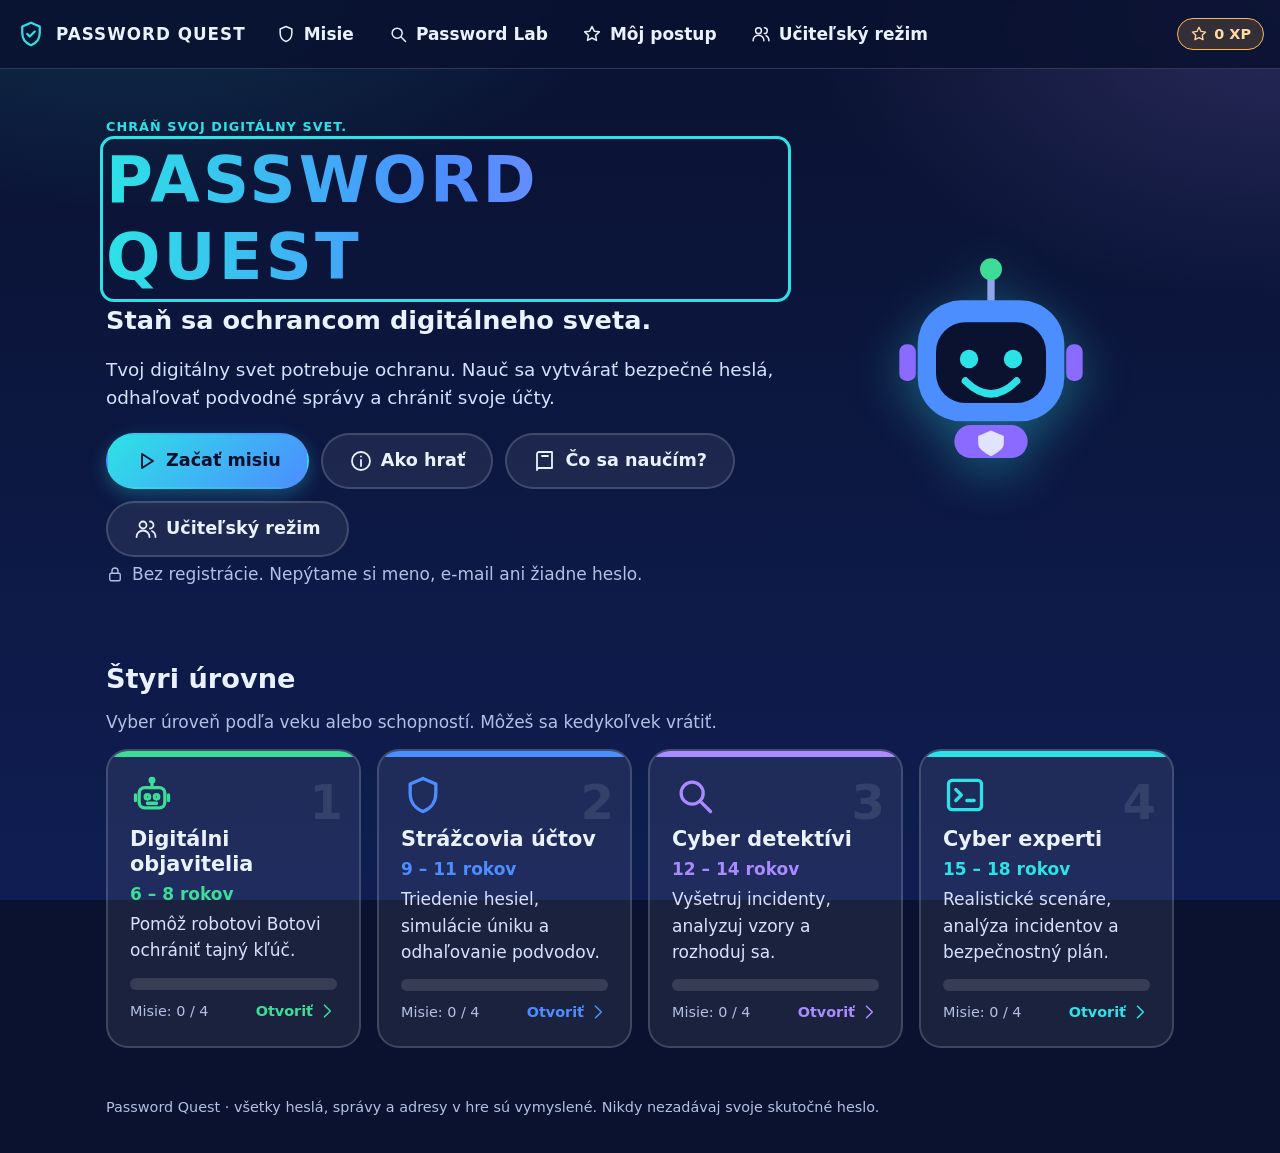
==== index.html @ 654dff0f "Password Quest: vzdelávacia hra o bezpečných heslách Štyri vekové úrovne, 16 misií, Password Lab, bo" ====
<!doctype html>
<html lang="sk">
<head>
  <meta charset="utf-8">
  <meta name="viewport" content="width=device-width, initial-scale=1, viewport-fit=cover">
  <meta name="color-scheme" content="dark">
  <meta name="theme-color" content="#0a1230">
  <meta name="description" content="Password Quest – interaktívna vzdelávacia hra o bezpečných heslách a kybernetickej bezpečnosti pre školy.">
  <meta name="referrer" content="no-referrer">
  <meta http-equiv="Content-Security-Policy" content="default-src 'self'; img-src 'self' data:; style-src 'self' 'unsafe-inline'; script-src 'self'; connect-src 'self'; base-uri 'self'; form-action 'none'">
  <title>Password Quest – Chráň svoj digitálny svet</title>
  <link rel="icon" href="icon.svg" type="image/svg+xml">
  <link rel="manifest" href="manifest.webmanifest">
  <link rel="stylesheet" href="css/styles.css">
</head>
<body>
  <a class="skip-link" href="#app">Preskočiť na obsah</a>
  <div id="live" class="sr-only" aria-live="polite" role="status"></div>
  <header id="nav" class="topbar"></header>
  <main id="app" class="container" tabindex="-1">
    <noscript><p class="card">Password Quest potrebuje zapnutý JavaScript.</p></noscript>
  </main>
  <footer class="footer container">
    <p>Password Quest · všetky heslá, správy a adresy v hre sú vymyslené. Nikdy nezadávaj svoje skutočné heslo.</p>
  </footer>
  <script type="module" src="js/main.js"></script>
</body>
</html>
---- css/styles.css ----
/* Password Quest – dizajnový systém. Tmavý herný štýl, veľké ovládacie prvky, rešpektovanie obmedzenia pohybu. */
:root {
  --bg: #0a1230;
  --bg2: #0f1d52;
  --surface: rgba(255, 255, 255, 0.07);
  --surface-2: rgba(255, 255, 255, 0.12);
  --border: rgba(255, 255, 255, 0.16);
  --text: #eaf1ff;
  --muted: #b3c0e4;
  --cyan: #2de2e6;
  --blue: #4c8dff;
  --purple: #a98bff;
  --green: #3ddc97;
  --amber: #ffb84d;
  --coral: #ff7f90;
  --ink: #04102b;
  --radius: 22px;
  --radius-sm: 14px;
  --accent: var(--cyan);
  --shadow: 0 10px 30px rgba(0, 0, 0, 0.35);
  --font: system-ui, -apple-system, 'Segoe UI', Roboto, 'Helvetica Neue', Arial, sans-serif;
}

* { box-sizing: border-box; }
html { -webkit-text-size-adjust: 100%; }
body {
  margin: 0;
  font-family: var(--font);
  font-size: 1.0625rem;
  line-height: 1.55;
  color: var(--text);
  background: var(--bg);
  background-image:
    radial-gradient(900px 500px at 10% -10%, rgba(45, 226, 230, 0.18), transparent 60%),
    radial-gradient(800px 500px at 100% 0%, rgba(169, 139, 255, 0.2), transparent 60%),
    linear-gradient(180deg, var(--bg) 0%, var(--bg2) 100%);
  background-attachment: fixed;
  min-height: 100vh;
  display: flex;
  flex-direction: column;
  overflow-wrap: anywhere;
}

h1, h2, h3 { line-height: 1.2; margin: 0 0 0.5em; }
h1 { font-size: clamp(1.7rem, 4vw, 2.4rem); }
h2 { font-size: clamp(1.35rem, 3vw, 1.7rem); margin-top: 1.4em; }
h3 { font-size: 1.15rem; }
p { margin: 0 0 0.8em; }
a { color: var(--cyan); }
code { font-family: ui-monospace, SFMono-Regular, Menlo, monospace; background: rgba(0, 0, 0, 0.3); padding: 0.1em 0.4em; border-radius: 6px; overflow-wrap: anywhere; }
:focus-visible { outline: 3px solid var(--cyan); outline-offset: 3px; border-radius: 8px; }
[hidden] { display: none !important; }

.container { width: 100%; max-width: 1100px; margin: 0 auto; padding: 24px 16px 48px; flex: 1; }
.footer { padding-top: 0; padding-bottom: 24px; color: var(--muted); font-size: 0.9rem; flex: 0; }
.sr-only { position: absolute; width: 1px; height: 1px; padding: 0; margin: -1px; overflow: hidden; clip: rect(0, 0, 0, 0); border: 0; white-space: nowrap; }
.skip-link { position: absolute; left: -999px; top: 8px; background: #fff; color: #000; padding: 10px 14px; border-radius: 10px; z-index: 100; }
.skip-link:focus { left: 8px; }
.muted { color: var(--muted); }
.small { font-size: 0.9rem; }
.block { display: block; }
.lead { font-size: 1.15rem; color: #d6e2ff; }
.eyebrow { text-transform: uppercase; letter-spacing: 0.08em; font-size: 0.8rem; color: var(--accent); font-weight: 700; margin: 0 0 0.4em; }
.ok-text { color: var(--green); display: flex; gap: 8px; align-items: flex-start; }
.bad-text { color: var(--amber); display: flex; gap: 8px; align-items: flex-start; }

.icon { display: inline-flex; vertical-align: middle; flex: 0 0 auto; }
.icon svg { display: block; }

/* Horná lišta */
.topbar { position: sticky; top: 0; z-index: 20; display: flex; flex-wrap: wrap; align-items: center; gap: 8px 16px; padding: 10px 16px; background: rgba(10, 18, 48, 0.88); backdrop-filter: blur(10px); border-bottom: 1px solid var(--border); }
.brand { display: inline-flex; align-items: center; gap: 10px; font-weight: 800; letter-spacing: 0.06em; color: var(--text); text-decoration: none; font-size: 1.05rem; min-height: 48px; }
.brand .icon { color: var(--cyan); }
.topbar nav { flex: 1 1 auto; }
.topbar ul { list-style: none; margin: 0; padding: 0; display: flex; flex-wrap: wrap; gap: 6px; }
.topbar nav a { display: inline-flex; align-items: center; gap: 8px; min-height: 48px; padding: 0 14px; border-radius: 999px; color: var(--text); text-decoration: none; font-weight: 600; }
.topbar nav a:hover { background: var(--surface-2); }
.topbar nav a[aria-current='page'] { background: rgba(45, 226, 230, 0.18); box-shadow: inset 0 0 0 2px var(--cyan); }

/* Tlačidlá */
.btn { display: inline-flex; align-items: center; justify-content: center; gap: 8px; min-height: 48px; padding: 10px 20px; border-radius: 999px; border: 2px solid transparent; font: inherit; font-weight: 700; text-decoration: none; cursor: pointer; color: var(--text); background: var(--surface-2); transition: transform 0.12s ease, background 0.15s ease, box-shadow 0.15s ease; text-align: center; }
.btn:hover { transform: translateY(-1px); }
.btn:active { transform: translateY(0); }
.btn:disabled { opacity: 0.5; cursor: not-allowed; transform: none; }
.btn-primary { background: linear-gradient(135deg, var(--cyan), var(--blue)); color: var(--ink); box-shadow: 0 6px 18px rgba(45, 226, 230, 0.28); }
.btn-secondary { background: var(--surface); border-color: var(--border); }
.btn-secondary:hover { background: var(--surface-2); }
.btn-ghost { background: transparent; color: var(--text); }
.btn-ghost:hover { background: var(--surface); }
.btn-danger { background: var(--coral); color: #2b0710; }
.btn-lg { min-height: 56px; padding: 12px 26px; font-size: 1.1rem; }
.btn-sm { min-height: 44px; padding: 6px 14px; font-size: 0.95rem; }
.actions { display: flex; flex-wrap: wrap; gap: 12px; margin: 20px 0 4px; }
.row-gap { display: flex; flex-wrap: wrap; gap: 10px; align-items: center; margin: 10px 0; }
.row-between { display: flex; flex-wrap: wrap; gap: 10px; align-items: center; justify-content: space-between; padding: 8px 0; border-bottom: 1px solid var(--border); }

/* Karty a pomocné bloky */
.card { background: var(--surface); border: 1px solid var(--border); border-radius: var(--radius); padding: 22px; margin: 18px 0; box-shadow: var(--shadow); }
.card-inner { background: rgba(0, 0, 0, 0.22); border: 1px solid var(--border); border-radius: var(--radius-sm); padding: 14px 16px; margin: 12px 0; }
.chips { display: flex; flex-wrap: wrap; gap: 8px; margin: 10px 0; }
.chip { display: inline-flex; align-items: center; gap: 6px; padding: 4px 12px; border-radius: 999px; background: var(--surface-2); border: 1px solid var(--border); font-size: 0.9rem; font-weight: 600; }
.chip-xp { background: rgba(255, 184, 77, 0.16); border-color: var(--amber); color: #ffd9a1; }
.chip-badge { background: rgba(169, 139, 255, 0.18); border-color: var(--purple); }
.tag { display: inline-block; margin-left: 8px; padding: 2px 10px; border-radius: 999px; font-size: 0.78rem; background: var(--surface-2); border: 1px solid var(--border); }
.tag-warn { background: rgba(255, 184, 77, 0.18); border-color: var(--amber); color: #ffd9a1; margin-left: 0; }
.banner { display: flex; gap: 12px; align-items: flex-start; padding: 12px 16px; border-radius: var(--radius-sm); border: 1px solid var(--border); background: var(--surface); margin: 14px 0; }
.banner-warn { border-color: var(--amber); background: rgba(255, 184, 77, 0.12); }
.banner-info { border-color: var(--blue); background: rgba(76, 141, 255, 0.14); }
.bullets { padding-left: 1.2em; }
.bullets li { margin-bottom: 0.4em; }
.page-head { margin: 8px 0 18px; }
.page-head h1 { display: flex; align-items: center; gap: 10px; flex-wrap: wrap; }
.grid-2 { display: grid; grid-template-columns: repeat(auto-fit, minmax(220px, 1fr)); gap: 12px; }
.two-col { display: grid; grid-template-columns: repeat(auto-fit, minmax(280px, 1fr)); gap: 16px; }
.field { margin: 12px 0; display: flex; flex-direction: column; gap: 6px; }
.field label, .lab-label { font-weight: 700; }
.text-input, .select, .lab-input { font: inherit; min-height: 52px; padding: 10px 14px; border-radius: var(--radius-sm); border: 2px solid var(--border); background: rgba(0, 0, 0, 0.3); color: var(--text); max-width: 100%; }
.text-input:focus, .select:focus, .lab-input:focus { border-color: var(--cyan); outline: none; box-shadow: 0 0 0 3px rgba(45, 226, 230, 0.3); }
.check { display: flex; align-items: center; gap: 12px; min-height: 48px; cursor: pointer; }
.check input { width: 24px; height: 24px; accent-color: var(--cyan); flex: 0 0 auto; }
.checks { display: grid; gap: 4px; }
.table { width: 100%; border-collapse: collapse; margin: 12px 0; }
.table th, .table td { text-align: left; padding: 10px 12px; border-bottom: 1px solid var(--border); }
.table caption { text-align: left; font-weight: 700; padding-bottom: 6px; }
.table th { color: var(--muted); font-size: 0.9rem; }

/* Postup */
.progress { height: 12px; border-radius: 999px; background: rgba(255, 255, 255, 0.12); overflow: hidden; margin: 10px 0 6px; }
.progress-fill { display: block; height: 100%; background: linear-gradient(90deg, var(--green), var(--cyan)); border-radius: 999px; transition: width 0.4s ease; }

/* Úvodná obrazovka */
.hero { display: grid; grid-template-columns: 1.3fr 0.7fr; gap: 24px; align-items: center; padding: 24px 0; }
.hero-title { font-size: clamp(2.2rem, 7vw, 4rem); letter-spacing: 0.05em; margin: 0; background: linear-gradient(90deg, var(--cyan), var(--blue) 50%, var(--purple)); -webkit-background-clip: text; background-clip: text; color: transparent; }
.hero-sub { font-size: clamp(1.2rem, 3vw, 1.6rem); font-weight: 700; margin: 0.2em 0 0.6em; }
.hero-art { display: flex; justify-content: center; }
.hero-art .bot { animation: float 4s ease-in-out infinite; filter: drop-shadow(0 12px 24px rgba(45, 226, 230, 0.35)); }
.privacy-note { display: flex; align-items: center; gap: 8px; }
.resume-card { display: flex; flex-wrap: wrap; align-items: center; gap: 14px; border-color: var(--green); }
.resume-card div { flex: 1 1 200px; }

.level-grid, .topic-grid, .planned-grid, .steps-grid, .badge-grid { display: grid; grid-template-columns: repeat(auto-fit, minmax(240px, 1fr)); gap: 16px; }
.level-card { position: relative; display: flex; flex-direction: column; gap: 4px; padding: 22px; border-radius: var(--radius); background: var(--surface); border: 2px solid var(--border); text-decoration: none; color: var(--text); transition: transform 0.15s ease, border-color 0.15s ease, background 0.15s ease; overflow: hidden; }
.level-card:hover { transform: translateY(-3px); border-color: var(--accent); background: var(--surface-2); }
.level-card::before { content: ''; position: absolute; inset: 0 0 auto 0; height: 6px; background: var(--accent); }
.level-card h3 { margin: 6px 0 0; font-size: 1.3rem; }
.level-card p { margin: 0; color: #d6e2ff; }
.lc-age { color: var(--accent) !important; font-weight: 700; }
.lc-num { position: absolute; right: 16px; top: 14px; font-size: 3rem; font-weight: 800; color: rgba(255, 255, 255, 0.1); }
.lc-icon { color: var(--accent); }
.lc-foot { display: flex; justify-content: space-between; align-items: center; font-size: 0.9rem; color: var(--muted); }
.lc-cta { display: inline-flex; align-items: center; gap: 4px; color: var(--accent); font-weight: 700; }
.lc-green { --accent: var(--green); }
.lc-blue { --accent: var(--blue); }
.lc-purple { --accent: var(--purple); }
.lc-cyan { --accent: var(--cyan); }

.level-head { display: flex; flex-wrap: wrap; gap: 20px; align-items: center; margin: 12px 0 8px; padding: 22px; border-radius: var(--radius); background: linear-gradient(135deg, rgba(255, 255, 255, 0.1), rgba(255, 255, 255, 0.03)); border: 2px solid var(--accent); }
.level-head > div:last-child { flex: 1 1 280px; }
.lc-icon.big { padding: 18px; border-radius: 24px; background: rgba(255, 255, 255, 0.08); }
.task-list { display: grid; gap: 14px; margin: 14px 0; }
.task-card { display: grid; grid-template-columns: auto 1fr auto; gap: 16px; align-items: center; margin: 0; }
.task-card.done { border-color: var(--green); }
.tc-icon { width: 56px; height: 56px; display: grid; place-items: center; border-radius: 16px; background: rgba(45, 226, 230, 0.16); color: var(--cyan); }
.task-card.done .tc-icon { background: rgba(61, 220, 151, 0.2); color: var(--green); }
.tc-body h3 { margin: 0 0 4px; }
.task-list.compact .row-between { padding: 6px 0; }
.final-card { display: flex; flex-wrap: wrap; justify-content: space-between; gap: 14px; align-items: center; border-color: var(--amber); }
.final-card h2 { margin-top: 0; display: flex; gap: 8px; align-items: center; }

.stats { display: grid; grid-template-columns: repeat(auto-fit, minmax(170px, 1fr)); gap: 14px; margin: 14px 0; }
.stat { background: var(--surface); border: 1px solid var(--border); border-radius: var(--radius-sm); padding: 14px 16px; display: flex; flex-direction: column; }
.stat strong { font-size: 1.6rem; color: var(--cyan); }
.stat span { color: var(--muted); font-size: 0.92rem; }
.topic-list { list-style: none; padding: 0; margin: 0; }
.topic-list li { display: flex; justify-content: space-between; gap: 12px; padding: 10px 0; border-bottom: 1px solid var(--border); }
.rate { font-weight: 800; }
.rate.ok { color: var(--green); }
.rate.warn { color: var(--amber); }
.lvl-row { display: grid; grid-template-columns: minmax(150px, 1fr) 2fr auto; gap: 12px; align-items: center; margin: 6px 0; }

.badge-card { display: flex; gap: 14px; align-items: center; padding: 14px 16px; border-radius: var(--radius-sm); background: var(--surface); border: 1px solid var(--border); margin: 10px 0; }
.badge-card div { display: flex; flex-direction: column; }
.badge-card span { color: var(--muted); font-size: 0.92rem; }
.badge-card.earned, .badge-card.new { border-color: var(--amber); background: rgba(255, 184, 77, 0.12); }
.badge-card.earned > .icon, .badge-card.new > .icon { color: var(--amber); }
.badge-card.locked { opacity: 0.75; }
.badge-card.new { animation: pop 0.5s ease; }

.step { display: flex; gap: 14px; align-items: flex-start; margin: 0; position: relative; }
.step-num { position: absolute; right: 14px; top: 8px; font-size: 2.4rem; font-weight: 800; color: rgba(255, 255, 255, 0.1); }
.step h3 { margin: 0 0 4px; }
.step p { margin: 0; }
.planned { display: flex; gap: 12px; margin: 0; opacity: 0.85; border-style: dashed; }

/* Misia */
.task-shell { max-width: 860px; margin: 0 auto; }
.task-head { display: flex; flex-wrap: wrap; align-items: center; gap: 8px 14px; margin-bottom: 8px; }
.task-title { display: flex; align-items: center; gap: 8px; font-weight: 700; flex: 1 1 200px; }
.task-head .progress { flex: 1 1 100%; margin: 4px 0 0; height: 14px; }
.timer-chip { gap: 8px; flex: 1 1 100%; }
.timer-text { font-variant-numeric: tabular-nums; white-space: nowrap; font-weight: 800; }
.timer-chip .btn { white-space: nowrap; margin-left: auto; }
.intro-card, .summary-card { display: flex; flex-wrap: wrap; gap: 24px; align-items: center; }
.intro-card .bot, .summary-card .bot { flex: 0 0 auto; margin: 0 auto; }
.intro-body { flex: 1 1 320px; }
.round-card { padding: clamp(16px, 3vw, 28px); }
.round-meta { display: flex; flex-wrap: wrap; gap: 8px; margin-bottom: 10px; }
.round-prompt { font-size: clamp(1.3rem, 3.4vw, 1.8rem); margin: 0 0 16px; outline: none; }
.scenario { display: flex; gap: 10px; align-items: flex-start; background: rgba(76, 141, 255, 0.14); border-left: 5px solid var(--blue); padding: 12px 14px; border-radius: 0 var(--radius-sm) var(--radius-sm) 0; }
.hint { display: flex; gap: 8px; color: #ffe2b0; }

.options { display: grid; gap: 12px; margin: 14px 0; }
.option { position: relative; display: flex; align-items: center; gap: 14px; width: 100%; min-height: 60px; padding: 14px 52px 14px 18px; border-radius: var(--radius-sm); border: 2px solid var(--border); background: var(--surface); color: var(--text); font: inherit; font-weight: 600; text-align: left; cursor: pointer; transition: transform 0.12s ease, border-color 0.15s ease, background 0.15s ease; }
.option:hover:not(:disabled) { border-color: var(--cyan); background: var(--surface-2); transform: translateY(-1px); }
.option:disabled { color: var(--text); opacity: 1; cursor: default; }
.option-icon { color: var(--accent, var(--cyan)); }
.options-icons { grid-template-columns: repeat(auto-fit, minmax(220px, 1fr)); }
.options-icons .option { flex-direction: column; text-align: center; padding: 18px 16px 18px; justify-content: center; }
.option-mark { position: absolute; right: 14px; top: 50%; transform: translateY(-50%); display: inline-flex; }
.options-icons .option-mark { right: 10px; top: 14px; transform: none; }
.option.selected, .option[aria-pressed='true'] { border-color: var(--cyan); background: rgba(45, 226, 230, 0.16); box-shadow: inset 0 0 0 1px var(--cyan); }
.option.is-correct, .pill.is-correct, .part.is-correct, .plan-item.is-correct { border-color: var(--green) !important; background: rgba(61, 220, 151, 0.18) !important; }
.option.is-correct .option-mark, .row-ok .row-status { color: var(--green); }
.option.is-wrong, .pill.is-wrong, .part.is-wrong, .plan-item.is-wrong { border-color: var(--coral) !important; background: rgba(255, 127, 144, 0.18) !important; }
.option.is-wrong .option-mark, .row-bad .row-status { color: var(--coral); }
.option.is-missed, .part.is-missed, .plan-item.is-missed { border-style: dashed; border-color: var(--amber) !important; background: rgba(255, 184, 77, 0.14) !important; }
.option.used { opacity: 0.4; }
.option.is-wrong { animation: shake 0.35s ease; }

/* Riadky (triedenie) */
.row-set { border: 1px solid var(--border); border-radius: var(--radius-sm); padding: 12px 14px 14px; margin: 12px 0; min-width: 0; }
.row-set legend { font-weight: 700; padding: 0 8px; display: flex; gap: 8px; align-items: center; }
.row-status { display: inline-flex; }
.row-ok { border-color: var(--green); }
.row-bad { border-color: var(--coral); }
.pills { display: flex; flex-wrap: wrap; gap: 10px; }
.pill { position: relative; cursor: pointer; }
.pill-input { position: absolute; opacity: 0; inset: 0; width: 100%; height: 100%; margin: 0; cursor: pointer; }
.pill-text { display: inline-flex; align-items: center; min-height: 48px; padding: 8px 18px; border-radius: 999px; border: 2px solid var(--border); background: var(--surface); font-weight: 600; }
.pill { border-radius: 999px; border: 0; }
.pill:hover .pill-text { border-color: var(--cyan); }
.pill-input:checked + .pill-text { border-color: var(--cyan); background: rgba(45, 226, 230, 0.2); box-shadow: inset 0 0 0 1px var(--cyan); }
.pill-input:focus-visible + .pill-text { outline: 3px solid var(--cyan); outline-offset: 3px; }
.pill.is-correct .pill-text { border-color: var(--green); background: rgba(61, 220, 151, 0.2); }
.pill.is-wrong .pill-text { border-color: var(--coral); background: rgba(255, 127, 144, 0.2); }

/* Ukážky správ */
.mock { border-radius: var(--radius-sm); border: 1px solid var(--border); background: rgba(0, 0, 0, 0.28); padding: 14px 16px; margin: 14px 0; }
.mock .k { color: var(--muted); font-weight: 600; }
.mock-head { padding-bottom: 8px; border-bottom: 1px solid var(--border); margin-bottom: 10px; }
.mock-body p { margin-bottom: 0.7em; }
.part { font: inherit; color: var(--text); background: rgba(255, 255, 255, 0.07); border: 2px dashed var(--border); border-radius: 10px; padding: 3px 9px; margin: 2px 0; cursor: pointer; text-align: left; min-height: 40px; }
.part:hover:not(:disabled) { border-color: var(--cyan); }
.part.selected { border-style: solid; border-color: var(--cyan); background: rgba(45, 226, 230, 0.2); }
.part:disabled { color: var(--text); }
.part-link, .mock-link { text-decoration: underline; color: #9cc3ff; }
.link-dest { display: flex; gap: 6px; align-items: center; font-size: 0.9rem; color: var(--muted); margin-top: 4px; }
.reveal-flag { background: rgba(255, 127, 144, 0.28); border-radius: 6px; padding: 1px 6px; }
.mock-sms .bubble { background: var(--blue); color: #fff; padding: 10px 14px; border-radius: 18px 18px 18px 4px; display: inline-block; max-width: 100%; margin-top: 6px; }
.mock-push { max-width: 420px; }
.mock-push .steps { padding-left: 1.2em; color: var(--muted); }
.mock-push .steps .done { color: var(--green); }
.fake-btns { display: flex; gap: 10px; margin: 10px 0; }
.fake-btn { padding: 8px 18px; border-radius: 999px; background: var(--surface-2); border: 1px solid var(--border); font-weight: 700; }
.mock-timeline ol { list-style: none; padding: 0; margin: 10px 0; border-left: 3px solid var(--cyan); }
.mock-timeline li { display: flex; gap: 14px; padding: 4px 0 4px 14px; }
.mock-timeline time { font-weight: 800; color: var(--cyan); min-width: 52px; }
.mock-timeline .sub { display: block; margin-top: 10px; }

/* Plán (poradie krokov) */
.lab-sub { font-size: 1rem; color: var(--muted); margin: 16px 0 6px; }
.plan-list { padding-left: 1.6em; display: grid; gap: 8px; margin: 8px 0; }
.plan-item { width: 100%; font: inherit; color: var(--text); text-align: left; min-height: 48px; padding: 8px 14px; border-radius: var(--radius-sm); border: 2px solid var(--cyan); background: rgba(45, 226, 230, 0.12); cursor: pointer; }
.plan-item:disabled { color: var(--text); }
.plan-final li { margin-bottom: 0.6em; }

/* Spätná väzba */
.feedback { margin-top: 18px; }
.fb { display: flex; flex-wrap: wrap; gap: 16px; align-items: flex-start; padding: 18px; border-radius: var(--radius); border: 2px solid var(--border); animation: pop 0.35s ease; }
.fb-ok { border-color: var(--green); background: rgba(61, 220, 151, 0.12); }
.fb-bad { border-color: var(--amber); background: rgba(255, 184, 77, 0.1); }
.fb-body { flex: 1 1 280px; min-width: 0; }
.fb-title { display: flex; gap: 8px; align-items: center; margin: 0 0 6px; font-size: 1.35rem; }
.fb-ok .fb-title { color: var(--green); }
.fb-bad .fb-title { color: var(--amber); }
.explain { list-style: none; padding: 0; margin: 10px 0; display: grid; gap: 8px; }
.explain li { display: flex; gap: 10px; align-items: flex-start; }
.explain li.ok > .icon { color: var(--green); }
.explain li.bad > .icon { color: var(--coral); }
.summary { display: flex; gap: 10px; align-items: flex-start; padding: 10px 14px; border-radius: var(--radius-sm); background: rgba(255, 255, 255, 0.07); }
.summary > .icon { color: var(--amber); }

/* Simulácia opakovaného hesla */
.accs { display: grid; grid-template-columns: repeat(auto-fit, minmax(200px, 1fr)); gap: 12px; margin: 16px 0; }
.acc { display: flex; flex-wrap: wrap; align-items: center; gap: 12px; padding: 14px; border-radius: var(--radius-sm); border: 2px solid var(--border); background: var(--surface); transition: background 0.4s ease, border-color 0.4s ease; }
.acc-info { display: flex; flex-direction: column; flex: 1 1 120px; }
.acc-pw { color: var(--muted); font-size: 0.9rem; }
.acc-status { flex: 1 1 100%; font-weight: 800; }
.acc.leaked { border-color: var(--coral); background: rgba(255, 127, 144, 0.18); }
.acc.leaked .acc-status { color: var(--coral); }
.acc.at-risk { border-color: var(--amber); background: rgba(255, 184, 77, 0.16); transition-delay: 0.4s; }
.acc.at-risk .acc-status { color: var(--amber); }
.acc.unique { border-color: var(--cyan); }
.acc.safe { border-color: var(--green); background: rgba(61, 220, 151, 0.16); transition-delay: 0.3s; }
.acc.safe .acc-status { color: var(--green); }

/* Password Lab */
.lab-input-row { display: flex; flex-wrap: wrap; gap: 8px; align-items: stretch; }
.lab-input { flex: 1 1 260px; font-size: 1.15rem; font-family: ui-monospace, Menlo, monospace; }
.lab-len { display: flex; flex-wrap: wrap; gap: 8px 16px; align-items: center; margin: 4px 0 12px; }
.lab-len-bar { flex: 1 1 160px; height: 8px; border-radius: 999px; background: rgba(255, 255, 255, 0.12); overflow: hidden; }
.lab-len-fill { display: block; height: 100%; width: 0; background: var(--blue); transition: width 0.2s ease; }
.meter { display: grid; grid-template-columns: repeat(4, 1fr); gap: 6px; margin: 10px 0; }
.meter-seg { height: 12px; border-radius: 999px; background: rgba(255, 255, 255, 0.14); transition: background 0.2s ease; }
.meter[data-step='1'] .meter-seg.on { background: var(--coral); }
.meter[data-step='2'] .meter-seg.on { background: #ff9d7a; }
.meter[data-step='3'] .meter-seg.on { background: var(--amber); }
.meter[data-step='4'] .meter-seg.on { background: var(--cyan); }
.lab-verdict { font-size: 1.1rem; margin-bottom: 8px; }
.lab-findings, .lab-tips, .goal-list { list-style: none; padding: 0; margin: 8px 0; display: grid; gap: 8px; }
.lab-tips { list-style: disc; padding-left: 1.3em; }
.finding { display: flex; gap: 10px; align-items: flex-start; padding: 10px 12px; border-radius: var(--radius-sm); background: rgba(255, 255, 255, 0.06); border-left: 5px solid var(--border); }
.finding div { display: flex; flex-direction: column; }
.finding-detail { color: var(--muted); font-size: 0.93rem; }
.finding-problem { border-left-color: var(--coral); }
.finding-problem > .icon { color: var(--coral); }
.finding-warn { border-left-color: var(--amber); }
.finding-warn > .icon { color: var(--amber); }
.finding-ok { border-left-color: var(--green); }
.finding-ok > .icon { color: var(--green); }
.finding-info { border-left-color: var(--blue); }
.lab-goal { padding: 12px 14px; border-radius: var(--radius-sm); border: 1px dashed var(--cyan); margin: 10px 0; }
.goal-list li { display: flex; gap: 8px; align-items: center; }
.goal-list li.ok { color: var(--green); }
.lab-profile summary { cursor: pointer; font-weight: 700; min-height: 40px; display: flex; align-items: center; }
.gen-out { margin-top: 12px; }
.sample-tag { display: inline-block; background: rgba(255, 184, 77, 0.2); border: 1px solid var(--amber); color: #ffd9a1; padding: 2px 12px; border-radius: 999px; font-weight: 700; font-size: 0.85rem; }
.phrase { display: block; font-size: 1.25rem; margin: 10px 0; padding: 10px 14px; }

/* Učiteľ: premietanie */
.present-bar { display: flex; flex-wrap: wrap; gap: 10px; margin-bottom: 8px; }
.present-card { font-size: 1.25rem; }
.present-prompt { font-size: clamp(1.6rem, 4vw, 2.4rem); }
.present-options { list-style: none; padding: 0; display: grid; gap: 12px; }
.present-options li { display: flex; flex-wrap: wrap; gap: 12px; align-items: baseline; padding: 14px 16px; border-radius: var(--radius-sm); border: 2px solid var(--border); background: var(--surface); }
ol.present-options { list-style: decimal inside; }
.present-options li.is-correct { border-color: var(--green); background: rgba(61, 220, 151, 0.16); }
.letter { font-weight: 800; color: var(--cyan); }
.why { flex: 1 1 100%; color: var(--muted); font-size: 1rem; }
.session-box { margin-top: 14px; padding: 14px; border: 1px dashed var(--cyan); border-radius: var(--radius-sm); }

/* Certifikát a tlač */
.certificate { text-align: center; padding: 40px 24px; border: 4px double var(--amber); border-radius: var(--radius); background: rgba(255, 255, 255, 0.05); margin: 18px 0; }
.certificate h1 { font-size: clamp(2.2rem, 6vw, 3.4rem); }
.cert-name { margin-top: 28px; }
.bot { display: inline-flex; }
.bot-led { animation: blink 2s ease-in-out infinite; }

/* Animácie */
@keyframes pop { 0% { transform: scale(0.96); opacity: 0.5; } 100% { transform: scale(1); opacity: 1; } }
@keyframes shake { 0%, 100% { transform: translateX(0); } 25% { transform: translateX(-4px); } 75% { transform: translateX(4px); } }
@keyframes float { 0%, 100% { transform: translateY(0); } 50% { transform: translateY(-8px); } }
@keyframes blink { 0%, 100% { opacity: 1; } 50% { opacity: 0.4; } }
@media (prefers-reduced-motion: reduce) {
  *, *::before, *::after { animation: none !important; transition: none !important; scroll-behavior: auto !important; }
}

/* Úroveň 1: väčšie písmo a ovládanie pre najmladších */
.task-shell[data-level='1'] { font-size: 1.2rem; }
.task-shell[data-level='1'] .option { min-height: 76px; font-size: 1.25rem; }
.task-shell[data-level='1'] .round-prompt { font-size: clamp(1.6rem, 4vw, 2.1rem); }
.task-shell[data-level='1'] .pill-text { min-height: 56px; font-size: 1.15rem; }
.task-shell[data-level='1'] .btn { min-height: 60px; font-size: 1.15rem; }

@media (max-width: 760px) {
  body { font-size: 1rem; }
  .hero { grid-template-columns: 1fr; text-align: left; }
  .hero-art { order: -1; }
  .hero-art .bot svg { width: 140px; height: 140px; }
  .task-card { grid-template-columns: auto 1fr; }
  .task-card .btn { grid-column: 1 / -1; }
  .lvl-row { grid-template-columns: 1fr; }
  .topbar nav .nav-label { display: none; }
  .topbar nav a { padding: 0 14px; }
  .topbar nav a[aria-current='page'] .nav-label { display: inline; }
  .timer-chip { flex-wrap: wrap; border-radius: var(--radius-sm); }
  .timer-chip .small { flex: 1 1 100%; }
  .card { padding: 16px; }
}

@media print {
  body { background: #fff; color: #000; }
  body.print-mode * { visibility: hidden; }
  body.print-mode .printable, body.print-mode .printable * { visibility: visible; color: #000; }
  body.print-mode .printable { position: absolute; left: 0; top: 0; width: 100%; background: #fff; border-color: #000; box-shadow: none; }
  .btn, .topbar, .footer { display: none !important; }
}
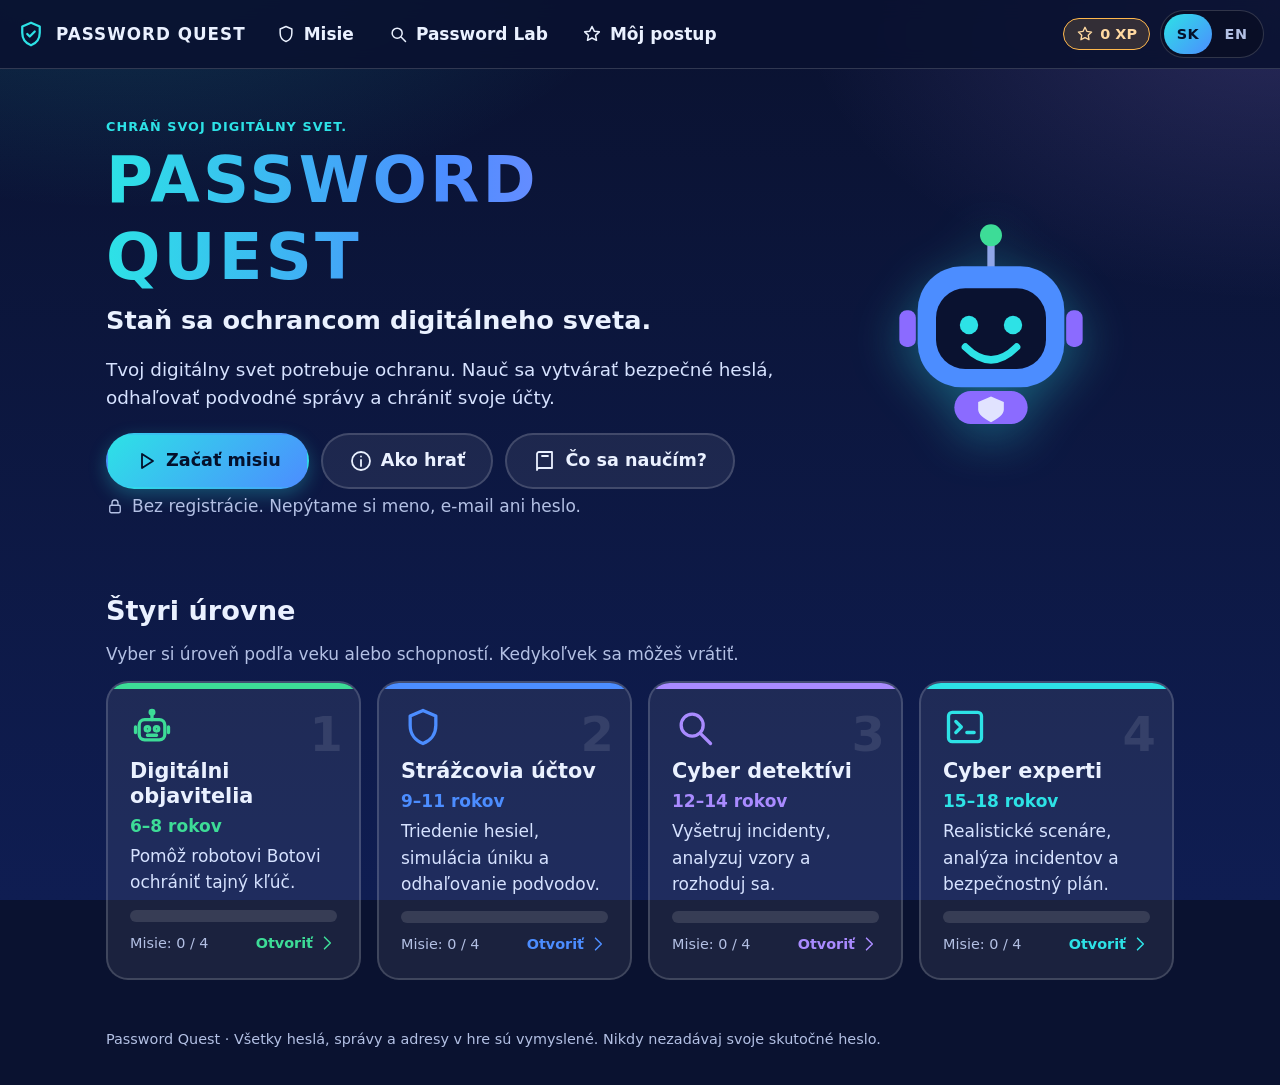
==== commit 6b0b9cba: "Angličtina, kontrola textov a skrytý učiteľský režim - prepínač jazyka SK/EN, texty rozhrania v js/i" ====
--- a/index.html
+++ b/index.html
@@ -18,11 +18,9 @@
   <div id="live" class="sr-only" aria-live="polite" role="status"></div>
   <header id="nav" class="topbar"></header>
   <main id="app" class="container" tabindex="-1">
-    <noscript><p class="card">Password Quest potrebuje zapnutý JavaScript.</p></noscript>
+    <noscript><p class="card">Password Quest potrebuje zapnutý JavaScript. / Password Quest needs JavaScript to run.</p></noscript>
   </main>
-  <footer class="footer container">
-    <p>Password Quest · všetky heslá, správy a adresy v hre sú vymyslené. Nikdy nezadávaj svoje skutočné heslo.</p>
-  </footer>
+  <footer id="footer" class="footer container"></footer>
   <script type="module" src="js/main.js"></script>
 </body>
 </html>
--- a/css/styles.css
+++ b/css/styles.css
@@ -18,6 +18,7 @@
   --radius-sm: 14px;
   --accent: var(--cyan);
   --shadow: 0 10px 30px rgba(0, 0, 0, 0.35);
+  color-scheme: dark;
   --font: system-ui, -apple-system, 'Segoe UI', Roboto, 'Helvetica Neue', Arial, sans-serif;
 }
 
@@ -49,6 +50,7 @@
 a { color: var(--cyan); }
 code { font-family: ui-monospace, SFMono-Regular, Menlo, monospace; background: rgba(0, 0, 0, 0.3); padding: 0.1em 0.4em; border-radius: 6px; overflow-wrap: anywhere; }
 :focus-visible { outline: 3px solid var(--cyan); outline-offset: 3px; border-radius: 8px; }
+[tabindex='-1']:focus { outline: none; } /* nadpisy a hlavný obsah dostávajú fokus len kvôli čítačkám obrazovky */
 [hidden] { display: none !important; }
 
 .container { width: 100%; max-width: 1100px; margin: 0 auto; padding: 24px 16px 48px; flex: 1; }
@@ -76,6 +78,12 @@
 .topbar nav a { display: inline-flex; align-items: center; gap: 8px; min-height: 48px; padding: 0 14px; border-radius: 999px; color: var(--text); text-decoration: none; font-weight: 600; }
 .topbar nav a:hover { background: var(--surface-2); }
 .topbar nav a[aria-current='page'] { background: rgba(45, 226, 230, 0.18); box-shadow: inset 0 0 0 2px var(--cyan); }
+.topbar-end { display: flex; align-items: center; gap: 10px; margin-left: auto; }
+.lang-switch { display: inline-flex; border: 1px solid var(--border); border-radius: 999px; padding: 3px; background: rgba(0, 0, 0, 0.25); }
+.lang-btn { font: inherit; font-weight: 800; font-size: 0.9rem; letter-spacing: 0.04em; color: var(--muted); background: transparent; border: 0; border-radius: 999px; min-width: 48px; min-height: 40px; padding: 0 12px; cursor: pointer; }
+.lang-btn:hover { color: var(--text); }
+.lang-btn[aria-pressed='true'] { background: linear-gradient(135deg, var(--cyan), var(--blue)); color: var(--ink); }
+.table-wrap { overflow-x: auto; }
 
 /* Tlačidlá */
 .btn { display: inline-flex; align-items: center; justify-content: center; gap: 8px; min-height: 48px; padding: 10px 20px; border-radius: 999px; border: 2px solid transparent; font: inherit; font-weight: 700; text-decoration: none; cursor: pointer; color: var(--text); background: var(--surface-2); transition: transform 0.12s ease, background 0.15s ease, box-shadow 0.15s ease; text-align: center; }
@@ -380,8 +388,12 @@
   .task-card { grid-template-columns: auto 1fr; }
   .task-card .btn { grid-column: 1 / -1; }
   .lvl-row { grid-template-columns: 1fr; }
+  .topbar { position: static; padding: 6px 12px; gap: 4px 8px; }
+  .topbar nav { flex: 0 1 auto; }
   .topbar nav .nav-label { display: none; }
-  .topbar nav a { padding: 0 14px; }
+  .topbar nav a { padding: 0 10px; min-height: 44px; }
+  .topbar-end { gap: 6px; }
+  .lang-btn { min-width: 40px; padding: 0 8px; }
   .topbar nav a[aria-current='page'] .nav-label { display: inline; }
   .timer-chip { flex-wrap: wrap; border-radius: var(--radius-sm); }
   .timer-chip .small { flex: 1 1 100%; }
